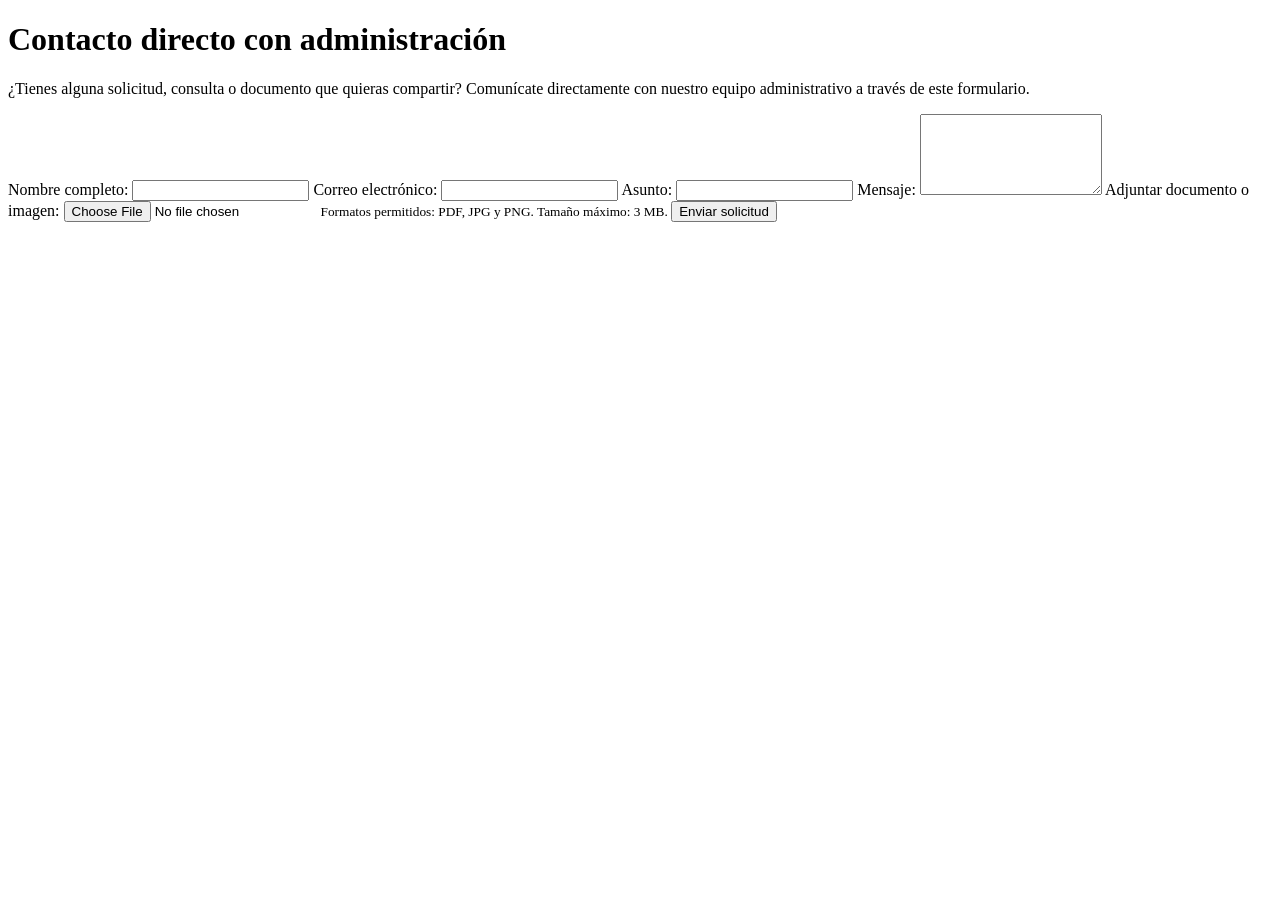
==== formulario.html @ 8b8dfaa2 "Agregar formulario de administracion con archivos adjuntos" ====
<!DOCTYPE html>
<html lang="es">
<head>
  <meta charset="UTF-8">
  <meta name="viewport" content="width=device-width, initial-scale=1.0">
  <title>Administración | Gardenias Pastelería</title>
</head>

<body>

  <h1>Contacto directo con administración</h1>

  <p>
    ¿Tienes alguna solicitud, consulta o documento que quieras
    compartir? Comunícate directamente con nuestro equipo
    administrativo a través de este formulario.
  </p>

  <form id="formularioCorreo" enctype="multipart/form-data">

    <label for="nombre">Nombre completo:</label>
    <input
      type="text"
      id="nombre"
      name="nombre"
      required
    >

    <label for="email">Correo electrónico:</label>
    <input
      type="email"
      id="email"
      name="email"
      required
    >

    <label for="asunto">Asunto:</label>
    <input
      type="text"
      id="asunto"
      name="asunto"
      required
    >

    <label for="mensaje">Mensaje:</label>
    <textarea
      id="mensaje"
      name="mensaje"
      rows="5"
      required
    ></textarea>

    <label for="archivo">Adjuntar documento o imagen:</label>
    <input
      type="file"
      id="archivo"
      name="archivo"
      accept=".pdf,.jpg,.jpeg,.png"
    >

    <small>
      Formatos permitidos: PDF, JPG y PNG.
      Tamaño máximo: 3 MB.
    </small>

    <button type="submit">
      Enviar solicitud
    </button>

  </form>

  <p id="resultado" role="status" aria-live="polite"></p>

  <script>
    document.getElementById("formularioCorreo")
      .addEventListener("submit", async function(evento) {

        evento.preventDefault();

        const resultado = document.getElementById("resultado");
        const boton = this.querySelector('button[type="submit"]');
        const archivo = document.getElementById("archivo").files[0];

        if (archivo && archivo.size > 3 * 1024 * 1024) {
          resultado.textContent = "El archivo no puede superar los 3 MB.";
          return;
        }

        resultado.textContent = "Enviando solicitud...";
        boton.disabled = true;

        try {
          const datos = new FormData(this);

          const respuesta = await fetch("/api/enviar", {
            method: "POST",
            body: datos
          });

          const contenido = await respuesta.json();

          if (!respuesta.ok) {
            throw new Error(
              contenido.error || "No se pudo enviar la solicitud."
            );
          }

          resultado.textContent =
            "¡Tu solicitud fue enviada correctamente!";

          this.reset();

        } catch (error) {
          resultado.textContent = error.message;

        } finally {
          boton.disabled = false;
        }

      });
  </script>

</body>
</html>
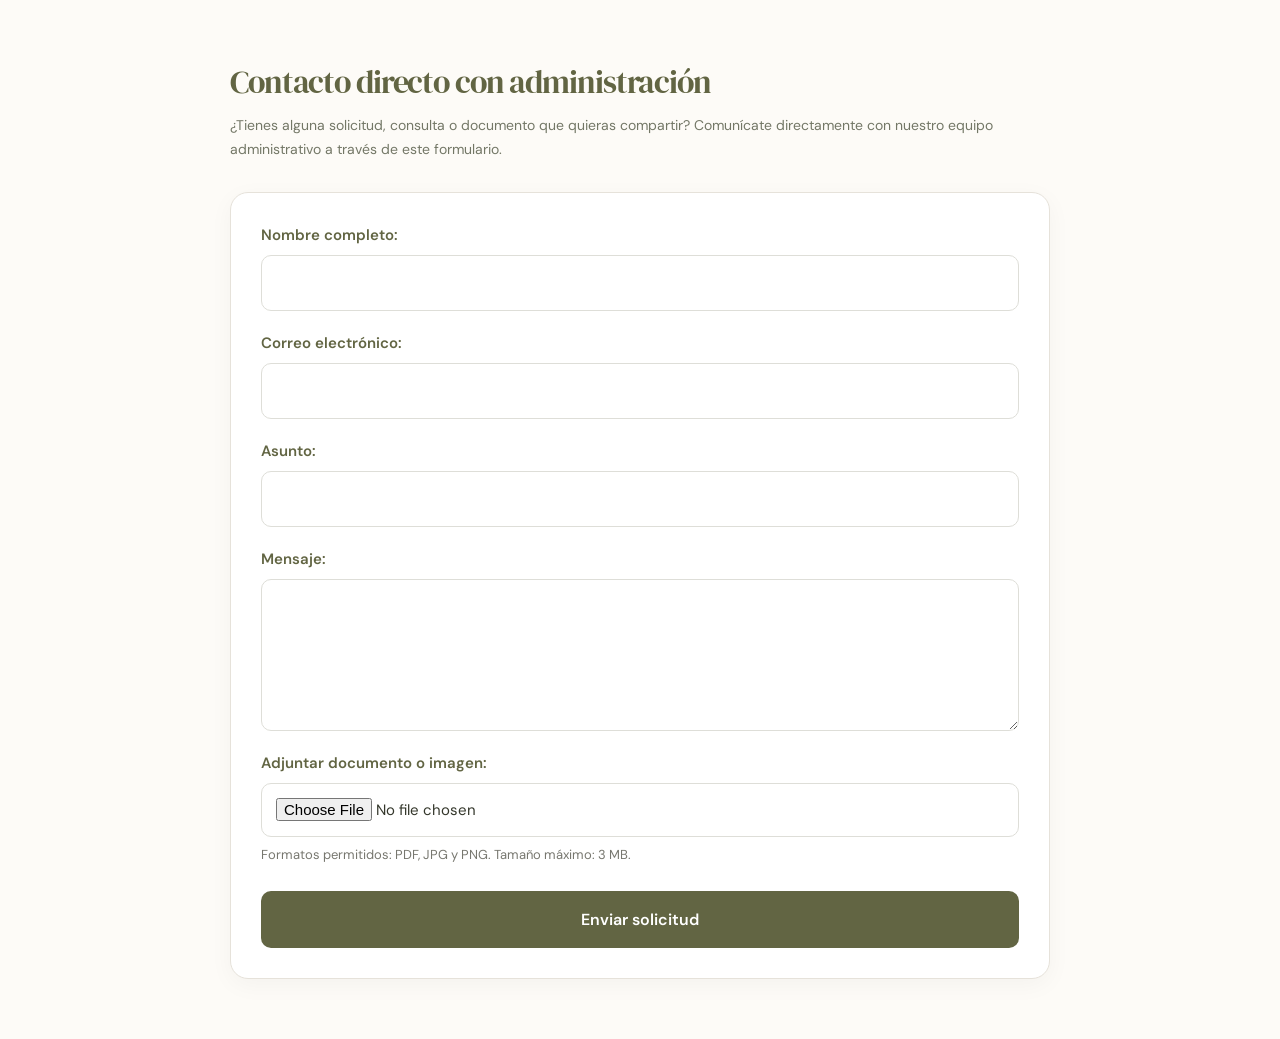
==== commit 1f4357d2: "Agregar estilos al formulario de administracion" ====
--- a/formulario.html
+++ b/formulario.html
@@ -5,6 +5,8 @@
   <meta charset="UTF-8">
   <meta name="viewport" content="width=device-width, initial-scale=1.0">
   <title>Administración | Gardenias Pastelería</title>
+  <link rel="stylesheet" href="assets/css/style.css">
+  <link rel="stylesheet" href="assets/css/formulario.css">
 </head>
 
 <body>
--- a/assets/css/style.css
+++ b/assets/css/style.css
@@ -0,0 +1,247 @@
+@import url('https://fonts.googleapis.com/css2?family=DM+Sans:wght@400;500;600;700;800&family=DM+Serif+Display:ital@0;1&display=swap');
+:root{
+ --ink:#30392b;--olive:#626543;--olive-dark:#495237;--sage:#87916d;--pink:#dba0b0;--blush:#f5e7e6;
+ --beige:#d0b7a1;--paper:#fdfbf7;--cream:#f6f0e8;--line:#e9e0d5;--muted:#737766;
+ --font:'DM Sans','Segoe UI',Arial,sans-serif;--serif:'DM Serif Display',Georgia,serif;
+ --shadow:0 18px 46px rgba(65,52,36,.09);--easing:cubic-bezier(.22,1,.36,1);
+}
+*,*::before,*::after{box-sizing:border-box}
+html{scroll-behavior:smooth;scroll-padding-top:125px}
+body{margin:0;background:var(--paper);font-family:var(--font);color:var(--ink);font-size:14px;line-height:1.6}
+body,button,input,select,textarea{font-family:var(--font)}
+button,a,input,select,textarea{touch-action:manipulation}
+button{cursor:pointer}a{text-decoration:none;color:inherit}img{display:block;max-width:100%}button,input,select,textarea{font-size:inherit}
+:focus-visible{outline:3px solid #d8a0b2;outline-offset:3px}
+::selection{background:#e9bdc6;color:#383a2b}
+.container{max-width:1216px;width:calc(100% - 64px);margin:0 auto}.slim{max-width:850px}
+.section{padding:92px 0}.eyebrow{display:inline-block;color:#777e56;font-size:10px;font-weight:800;letter-spacing:.21em;text-transform:uppercase}
+.with-line{display:flex;align-items:center;gap:14px}.with-line::before{content:"";display:inline-block;width:28px;height:1px;background:currentColor}
+h1,h2,h3,p{margin-top:0}h1,h2{font-family:var(--serif);font-weight:400;letter-spacing:-.035em;line-height:1.07}
+h1 em,h2 em{font-style:italic;color:var(--olive)}
+h2{font-size:clamp(37px,4vw,58px)}
+p{color:var(--muted)}
+.btn{display:inline-flex;align-items:center;justify-content:center;gap:12px;border-radius:999px;border:1px solid var(--olive);padding:13px 22px;min-height:47px;background:var(--olive);color:#fff;font-size:12px;font-weight:800;white-space:nowrap;transition:transform .25s var(--easing),background .25s,box-shadow .25s}
+.btn svg{width:16px;height:16px}.btn:hover{background:var(--olive-dark);transform:translateY(-2px);box-shadow:0 8px 20px rgba(73,82,55,.18)}
+.btn-outline{background:#fff9f4;border-color:#c3b9a9;color:var(--olive-dark)}.btn-outline:hover{background:#f1ece1;color:var(--olive-dark)}
+.underlink{font-weight:800;display:inline-flex;align-items:center;gap:8px;border-bottom:1px solid var(--olive);padding-bottom:5px;color:var(--olive-dark);font-size:13px}
+.underlink:hover{color:#a06678;border-color:#a06678}
+.pill{display:inline-block;padding:7px 13px;background:#f0e3dc;color:#676844;border-radius:999px;font-size:10px;font-weight:800;letter-spacing:.08em}
+/* HEADER · SINGLE OWNERSHIP FOR POSITIONING AND STACKING */
+.top-notice{height:32px;display:flex;align-items:center;justify-content:center;gap:13px;background:#546042;color:#fffbf5;font-size:10px;letter-spacing:.11em;text-transform:uppercase;font-weight:700}
+.notice-dot{color:#e9bed0;font-size:14px}
+.site-header{position:fixed;top:43px;left:50%;transform:translateX(-50%);width:min(1220px,calc(100% - 36px));height:77px;background:#fffefa;border:1px solid #e7dfd4;border-radius:27px 27px 14px 14px;box-shadow:0 12px 32px rgba(64,51,39,.13);z-index:2000;isolation:isolate;transition:top .26s ease,box-shadow .26s ease}
+.site-header.scrolled{top:12px;box-shadow:0 14px 35px rgba(64,51,39,.18)}
+.header-frame{width:calc(100% - 42px);height:100%;margin:auto;display:flex;align-items:center;justify-content:space-between;gap:22px;position:relative;z-index:3}
+.header-logo{display:flex;align-items:center;justify-content:flex-start;flex:0 0 176px;height:65px;min-width:0}
+.header-logo img{width:169px;height:auto;max-height:63px;object-fit:contain}
+.desktop-nav{display:flex;align-items:center;justify-content:center;gap:clamp(16px,2vw,29px);height:100%;margin:auto}
+.desktop-nav>a,.shop-trigger{font-size:12px;color:#566046;font-weight:800;white-space:nowrap}
+.desktop-nav>a{padding:9px 0;border-bottom:2px solid transparent}
+.desktop-nav>a.active,.desktop-nav>a:hover{color:#404931;border-bottom-color:#dba0b0}
+.shop-root{position:relative;height:100%;display:flex;align-items:center}
+.shop-trigger{display:flex;align-items:center;gap:7px;border:0;background:transparent;height:100%;padding:0 2px}
+.shop-trigger svg{height:15px;width:15px;transition:transform .2s}.shop-root.expanded .shop-trigger svg{transform:rotate(180deg)}
+.shop-panel{display:none;position:absolute;top:calc(100% + 8px);left:50%;transform:translateX(-34%);width:min(750px,calc(100vw - 50px));padding:29px 31px 34px;grid-template-columns:1fr 1fr;gap:37px;background:#fffefa;border:1px solid #e7dcd0;border-radius:22px;box-shadow:0 24px 54px rgba(45,37,26,.19);z-index:2050}
+.shop-panel::before{content:"";position:absolute;height:20px;left:0;right:0;top:-18px;background:transparent}
+.shop-panel::after{content:"";position:absolute;bottom:-11px;left:18px;right:18px;height:12px;background:radial-gradient(ellipse 13px 9px at 50% 0%,#fffefa 98%,transparent 100%) 0 0/26px 12px repeat-x}
+.shop-root.expanded .shop-panel{display:grid}
+.shop-col{display:grid;align-content:start;gap:4px}
+.shop-label{font-size:10px;font-weight:800;color:#a57c82;letter-spacing:.2em;padding-bottom:10px;margin-bottom:7px;border-bottom:1px solid #e7ded1}
+.shop-col a{padding:9px 12px;border-radius:12px;display:grid;gap:1px;transition:background .2s}
+.shop-col a:hover,.shop-col a:focus-visible{background:#f6eee4}.shop-col strong{font-size:13px;color:#46503b}.shop-col small{font-size:11px;color:#878375}
+.header-tools{display:flex;align-items:center;gap:5px;flex-shrink:0}
+.header-order{display:inline-flex;align-items:center;gap:9px;padding:12px 17px;background:var(--olive);color:white;border-radius:30px;font-size:11px;font-weight:800;white-space:nowrap;margin-right:8px}
+.header-order:hover{background:var(--olive-dark)}
+.icon-btn{border:0;background:transparent;color:#47503d;width:37px;height:37px;border-radius:50%;display:grid;place-items:center;position:relative;transition:background .2s}
+.icon-btn:hover{background:#f2e9e2}.icon-btn svg{width:19px;height:19px}
+.cart-trigger span{position:absolute;right:0;top:-3px;border-radius:50%;height:16px;min-width:16px;background:var(--olive);color:#fff;display:grid;place-items:center;font-size:9px;font-weight:800;padding:0 3px}
+.mobile-toggle{display:none}
+.cloud-edge{position:absolute;left:22px;right:22px;bottom:-14px;height:17px;background:radial-gradient(ellipse 18px 13px at 50% 0%,#fffefa 98%,transparent 100%) 0 0/36px 17px repeat-x;pointer-events:none;filter:drop-shadow(0 5px 4px rgba(63,52,35,.07));z-index:-1}
+.cloud-sprinkles{position:absolute;left:3%;right:3%;bottom:-13px;height:16px;display:flex;align-items:center;justify-content:space-around;pointer-events:none;z-index:4}
+.cloud-sprinkles span{width:9px;height:3px;border-radius:10px;background:#7f9876;transform:rotate(35deg)}
+.cloud-sprinkles span:nth-child(2n){background:#d89eaf;transform:rotate(-32deg)}
+.cloud-sprinkles span:nth-child(5n){background:#bdc5a5;transform:rotate(65deg)}
+.search-panel,.mobile-panel{position:absolute;top:calc(100% + 17px);background:#fffefa;border:1px solid #e7ded1;box-shadow:var(--shadow);border-radius:20px;z-index:2060}
+.search-panel{right:1%;width:min(510px,calc(100vw - 50px));padding:20px}.search-panel[hidden],.mobile-panel[hidden]{display:none!important}
+.search-panel label{display:block;font-weight:800;font-size:12px;margin-bottom:9px}.search-panel>div{display:flex;gap:10px}
+.search-panel input{flex:1;min-width:0;border-radius:14px;border:1px solid var(--line);padding:12px;background:#fff}
+.small-btn{min-height:42px;padding:10px 14px}
+.mobile-panel{left:0;right:0;display:grid;max-height:calc(100dvh - 100px);overflow-y:auto;padding:16px;gap:4px}
+.mobile-panel a{padding:10px 12px;border-radius:12px;font-weight:700}.mobile-panel a:hover{background:#f4ede6}.mobile-panel span{color:#9d7682;font-weight:800;font-size:10px;letter-spacing:.15em;padding:10px 12px 2px}
+/* HERO */
+.hero{background:linear-gradient(122deg,#f3eee6 0%,#f7f2ec 64%,#f4e9df 100%);min-height:760px;position:relative}
+.hero::before{content:"";position:absolute;inset:0;pointer-events:none;opacity:.4;background:url('../img/decoracion/sprinkles.svg') center/600px repeat}
+.hero-grid{display:grid;grid-template-columns:1fr 1.03fr;gap:30px;align-items:center;min-height:760px;padding-top:110px;padding-bottom:70px;position:relative;z-index:1}
+.hero-copy{padding:25px 0}.hero-copy h1{font-size:clamp(65px,6.5vw,106px);margin:28px 0 17px}.hero-copy p{font-size:15px;max-width:380px;line-height:1.95}
+.hero-buttons{display:flex;gap:11px;flex-wrap:wrap;margin-top:27px}
+.hero-note{display:flex;align-items:center;gap:12px;margin-top:57px;color:#a69a82;text-transform:uppercase;font-size:10px;font-weight:700;letter-spacing:.15em}
+.hero-note img{width:37px;height:37px;object-fit:contain;opacity:.7}
+.hero-art{position:relative;height:600px;display:grid;place-items:center}
+.hero-halo{position:absolute;width:485px;height:475px;background:#e6dad0;border-radius:51% 49% 44% 56%/53% 51% 49% 47%;top:50%;left:50%;transform:translate(-48%,-46%)}
+.hero-blob{position:relative;width:min(82%,480px);height:532px;border-radius:42% 44% 38% 41%/43% 42% 38% 42%;overflow:hidden;transform:rotate(-2deg);box-shadow:0 25px 60px rgba(54,46,31,.18);background:#e6d9cd;border:7px solid #fff7ef}
+.hero-slide{position:absolute;inset:0;opacity:0;z-index:0;transition:opacity .9s ease;pointer-events:none}
+.hero-slide.active{opacity:1;z-index:1}
+.hero-slide picture,.hero-slide img,.hero-slide video{width:100%;height:100%;display:block;object-fit:cover}
+.hero-slide video{object-position:center}
+.hero-stamp{position:absolute;right:1%;bottom:100px;z-index:3;width:138px;height:138px;border-radius:50%;display:flex;flex-direction:column;align-items:center;justify-content:center;background:#fffdf9;border:1px solid #e9ddcf;color:var(--olive);font-family:var(--serif);font-size:19px;text-align:center;line-height:1.2;box-shadow:0 12px 30px rgba(58,50,39,.12);transform:rotate(9deg)}
+.hero-stamp em{font-size:18px}.hero-stamp span{font-size:18px}
+.hero-controls{position:absolute;bottom:12px;left:50%;transform:translateX(-50%);z-index:5;display:flex;align-items:center;gap:13px;background:#fffaf4e8;padding:6px 11px;border-radius:999px;box-shadow:0 8px 24px rgba(60,49,37,.08);backdrop-filter:blur(6px)}
+.hero-controls>button,.slider-bar button{width:31px;height:31px;display:grid;place-items:center;border:1px solid #dacfbe;border-radius:50%;background:#fffdfa;color:#596443;font-size:22px;line-height:1}
+.hero-controls>button:hover,.slider-bar button:hover{background:var(--olive);color:#fff}
+#heroDots{display:flex;align-items:center;gap:5px}#heroDots button{width:7px;height:7px;border:0;border-radius:999px;background:#bdbaa7;padding:0;transition:all .3s}#heroDots button.on{background:var(--olive);width:20px}
+/* VALUES */
+.values{display:grid;grid-template-columns:repeat(4,1fr);border-bottom:1px solid var(--line);background:#fffefa}
+.values>div{min-height:150px;padding:25px;display:flex;align-items:center;justify-content:center;flex-direction:column;gap:4px;text-align:center;border-right:1px solid var(--line)}
+.values>div:last-child{border-right:0}.values img{height:31px;width:31px;object-fit:contain;margin-bottom:4px}.value-heart{height:34px;color:#a5a981;font-size:28px;font-family:var(--serif)}
+.values b{font-size:12px;color:#525c42}.values div>span:last-child{font-size:11px;color:#939187}
+/* PATTERNS : native transparent vector backgrounds only in controlled sections */
+.patterned{position:relative;isolation:isolate}.patterned::before{content:"";position:absolute;inset:0;z-index:-1;pointer-events:none;background-repeat:repeat;opacity:.22}
+.patterned.sprinkles::before{background-image:url('../img/decoracion/sprinkles.svg');background-size:370px 320px}
+.patterned.baking::before{background-image:url('../img/decoracion/reposteria.svg');background-size:440px 375px;opacity:.15}
+.section-heading{display:flex;align-items:end;justify-content:space-between;gap:26px;margin-bottom:32px}
+.section-heading h2{margin:13px 0 12px}.section-heading p{max-width:570px;font-size:14px;line-height:1.85;margin:0}
+.section-heading>.underlink{flex-shrink:0;margin-bottom:8px}
+/* PRODUCT CARDS : one geometry, images contained, aligned text */
+.favorites{background:#fdfbf8}
+.slider-bar{display:flex;align-items:center;justify-content:space-between;margin:0 0 18px;color:#8b8878;font-size:12px}
+.slider-bar>div{display:flex;gap:8px}.slider-bar button{width:38px;height:38px;font-size:18px}
+.favorite-track{display:flex;gap:18px;overflow-x:auto;scroll-snap-type:x mandatory;overscroll-behavior-x:contain;padding:2px 2px 18px;scrollbar-width:thin;scrollbar-color:#d4c7b5 transparent}
+.favorite-track .product-card{flex:0 0 285px;scroll-snap-align:start}
+.product-card{min-width:0;display:flex;flex-direction:column;background:#fffefa;border:1px solid #eae1d5;border-radius:25px;box-shadow:0 10px 27px rgba(69,56,39,.07);overflow:hidden;transition:transform .3s var(--easing),box-shadow .3s}
+.product-card:hover{transform:translateY(-4px);box-shadow:0 18px 35px rgba(69,56,39,.12)}
+.photo-well{aspect-ratio:4/4.4;position:relative;display:grid;place-items:center;background:#eee6db;overflow:hidden;padding:13px}
+.photo-well::before{content:"";position:absolute;inset:-12px;background-image:var(--photo);background-size:cover;background-position:center;filter:blur(15px);opacity:.23;transform:scale(1.07)}
+.photo-sharp{width:100%;height:100%;position:relative;z-index:1;display:grid;place-items:center;overflow:hidden;border-radius:15px;background:rgba(255,255,255,.18)}
+.photo-sharp img{width:100%;height:100%;object-fit:contain;object-position:center;display:block;filter:drop-shadow(0 3px 8px rgba(54,43,31,.08));transition:transform .5s var(--easing)}
+.product-card:hover .photo-sharp img{transform:scale(1.035)}
+.photo-tag,.reference-label{position:absolute;z-index:3;border-radius:20px;background:#fffaf3df;color:#61684c;font-size:10px;font-weight:800;padding:5px 11px;backdrop-filter:blur(5px)}
+.photo-tag{top:17px;left:17px}.reference-label{right:15px;bottom:15px;font-size:9px;background:#fffefaed}
+.product-info{padding:18px;display:flex;flex-direction:column;flex:1;min-height:187px}
+.product-kicker{font-size:9px;color:#ab8190;letter-spacing:.09em;font-weight:800;text-transform:uppercase;margin-bottom:5px}
+.product-title{font:400 23px/1.06 var(--serif);color:#343d2d;min-height:49px;display:-webkit-box;-webkit-line-clamp:2;-webkit-box-orient:vertical;overflow:hidden}
+.product-info p{font-size:11px;line-height:1.55;margin:7px 0 14px;display:-webkit-box;-webkit-line-clamp:2;-webkit-box-orient:vertical;overflow:hidden;min-height:35px}
+.product-bottom{display:flex;align-items:center;justify-content:space-between;margin-top:auto;gap:10px}.product-bottom>span{font-size:11px;color:#858775;font-weight:600}
+.round-arrow{width:34px;height:34px;border-radius:50%;background:#ede7db;display:grid;place-items:center;color:var(--olive);flex-shrink:0}.round-arrow svg{width:17px}.round-arrow:hover{background:var(--olive);color:#fff}
+.slide-hint{text-align:center;font-size:11px;color:#a09c8d;margin-top:12px}
+/* ABOUT / CATEGORIES */
+.story-teaser{background:#f5f0e8}
+.story-pair{display:grid;grid-template-columns:1fr 1fr;gap:70px;align-items:center}
+.story-photo{border-radius:33px;overflow:hidden;background:#e8ddd1;box-shadow:var(--shadow);aspect-ratio:1.1}
+.story-photo img{width:100%;height:100%;object-fit:cover;object-position:center}
+.story-copy h2{margin:20px 0 19px}.story-copy p{font-size:14px;line-height:1.9;max-width:520px}.story-copy .underlink{margin-top:12px}
+.categories{background:#fffdf8}
+.category-grid{display:grid;grid-template-columns:repeat(3,minmax(0,1fr));gap:19px}
+.category-card{border-radius:25px;overflow:hidden;background:#fffefa;border:1px solid #e8e0d5;box-shadow:0 8px 24px rgba(62,51,35,.07);transition:transform .3s}
+.category-card:hover{transform:translateY(-4px)}.cat-photo{height:205px;overflow:hidden}.cat-photo img{width:100%;height:100%;object-fit:cover;transition:transform .6s var(--easing)}
+.category-card:hover .cat-photo img{transform:scale(1.045)}.cat-text{padding:20px 21px;display:grid;gap:6px}
+.cat-text strong{font:400 26px/1.1 var(--serif)}.cat-text span{color:#777e68;font-size:11px}
+/* CANDY / NEWS */
+.candy-feature{background:#f5eee7}
+.dessert-grid{display:grid;grid-template-columns:repeat(4,minmax(0,1fr));gap:20px}
+.dessert-card{background:#fffefa;border-radius:25px;border:1px solid #eadfd2;overflow:hidden;box-shadow:0 8px 25px rgba(63,48,36,.06);display:flex;flex-direction:column}
+.dessert-photo{position:relative;aspect-ratio:4/5;background:#eee4d8;overflow:hidden;display:grid;place-items:center}
+.dessert-photo img{width:100%;height:100%;object-fit:contain;background:#ebe2d9}
+.dessert-photo>span{position:absolute;right:12px;bottom:12px;background:#fffdf8ed;color:#6c6e5d;font-size:9px;border-radius:30px;padding:5px 9px}
+.dessert-text{padding:20px;flex:1}.dessert-text h3{font:400 26px/1.08 var(--serif);margin-bottom:9px}.dessert-text p{font-size:12px;line-height:1.6;margin-bottom:0}
+.news-teaser{background:#fffdf9}
+.news-hero{display:grid;grid-template-columns:1.04fr .96fr;background:#fff;border-radius:30px;overflow:hidden;box-shadow:var(--shadow);border:1px solid var(--line)}
+.news-photo{min-height:410px;background:#eadfda;overflow:hidden}.news-photo img{width:100%;height:100%;object-fit:cover;object-position:center}
+.news-text{padding:52px;display:flex;flex-direction:column;justify-content:center;align-items:flex-start}
+.news-text h3{font:400 44px/1.08 var(--serif);margin:18px 0 14px}.news-text p{font-size:14px;line-height:1.8}.news-text .btn{margin-top:11px}
+/* VIDEO */
+.video-section{background:#f6f2eb}
+.video-card{display:grid;grid-template-columns:.8fr 1fr;align-items:center;gap:38px;background:#fffefa;border-radius:35px;border:1px solid #e9e0d4;padding:36px;box-shadow:var(--shadow);min-height:490px}
+.video-copy{display:flex;flex-direction:column;justify-content:center;align-items:flex-start;padding:24px 14px;min-height:0}
+.video-copy h2{margin:17px 0}.video-copy p{font-size:14px;line-height:1.8;max-width:360px}.video-copy .underlink{margin-top:13px}
+.video-well{height:420px;background:#ebe1d7;border-radius:27px;overflow:hidden;display:grid;place-items:center}
+.video-well video{width:100%;height:100%;object-fit:contain;display:block;max-height:420px;background:#e5dbd1}
+/* FAQ / CTA */
+.faq{background:#fffefa}.faq h2{margin:12px 0 27px}.faq details{background:#f8f4ed;border:1px solid #eae2d7;border-radius:18px;margin-top:11px;padding:15px 19px}
+.faq summary{font-size:13px;font-weight:800;cursor:pointer;list-style:none;display:flex;justify-content:space-between;align-items:center;gap:15px}.faq summary::after{content:'+';font-size:21px;color:var(--olive)}.faq details[open] summary::after{content:'−'}
+.faq details p{font-size:13px;margin:11px 0 1px}
+.cta-section{padding:55px 0 95px;background:#fffefa}.cta-cloud{display:flex;align-items:center;gap:24px;background:#f5ece6;border:1px solid #e9d9cc;padding:27px 35px;border-radius:30px}
+.cta-cloud>img{width:70px;height:70px;object-fit:contain;flex-shrink:0}.cta-cloud>div{flex:1}.cta-cloud h2{font-size:34px;margin:0 0 5px}.cta-cloud p{margin:0;font-size:13px}
+/* SUBPAGES */
+.page-intro{padding:175px 0 75px;background:#f3eee7;position:relative}.page-intro h1{font-size:clamp(53px,6vw,80px);max-width:820px;margin:17px 0}.page-intro p{max-width:580px;font-size:15px;line-height:1.8}
+.breadcrumbs{display:flex;align-items:center;gap:10px;font-size:12px;color:#969383;padding:29px 0}.breadcrumbs a:hover{color:var(--olive)}
+.catalog-main{padding-bottom:100px}.catalog-tools{display:flex;gap:18px;align-items:flex-start;justify-content:space-between;margin:13px 0 24px}
+.catalog-filters{display:flex;gap:8px;flex-wrap:wrap}.catalog-filters button,.only-favs{background:#fff;border:1px solid #e4dacd;border-radius:999px;color:#626951;padding:10px 14px;font-size:11px;font-weight:800;white-space:nowrap}
+.catalog-filters button.selected,.only-favs.selected{background:var(--olive);color:#fff;border-color:var(--olive)}
+.catalog-caption{font-size:11px;color:#858777;margin-bottom:18px}
+.catalog-grid{display:grid;grid-template-columns:repeat(4,minmax(0,1fr));gap:23px}
+.empty-catalog{grid-column:1/-1;text-align:center;padding:60px}.empty-catalog img{width:95px;margin:0 auto 12px}.empty-catalog h2{font-size:34px}
+.catalog-notice{display:flex;gap:22px;align-items:center;justify-content:space-between;margin-top:55px;padding:28px 32px;border:1px solid #e8dac9;border-radius:26px;background:#f4eee5}
+.catalog-notice h3{font:400 27px var(--serif);margin-bottom:4px}.catalog-notice p{font-size:12px;margin:0}
+.customize-layout{display:grid;grid-template-columns:.85fr 1fr;gap:62px;padding-top:60px;padding-bottom:95px;align-items:start}
+.custom-preview{position:sticky;top:125px}.preview-image{position:relative;height:570px;border-radius:34px;overflow:hidden;background:#e8ded1;display:grid;place-items:center;isolation:isolate;padding:15px}
+.preview-image::before{content:"";background-image:var(--photo);background-size:cover;background-position:center;position:absolute;inset:-20px;filter:blur(18px);opacity:.24;z-index:-1}
+.preview-image img{max-width:100%;max-height:100%;width:100%;height:100%;object-fit:contain;border-radius:24px}
+.custom-preview>p{font-size:12px;line-height:1.7;margin:17px 0}.approved-note{display:grid;gap:4px;border-radius:20px;padding:18px;background:#eef0e6;color:#5a644e}.approved-note strong{font-size:13px}.approved-note span{font-size:12px}
+.custom-form{background:#fffefa;border:1px solid var(--line);border-radius:30px;padding:30px;box-shadow:var(--shadow)}.form-eyebrow{font-size:10px;letter-spacing:.2em;color:#a17885;font-weight:800;margin-bottom:17px}
+.form-group{display:grid;gap:9px;margin-bottom:23px}.form-group>label,.custom-form label,.cart-checkout label{font-size:12px;font-weight:800;color:#48523d}
+.form-group input,.form-group select,.form-group textarea,.cart-checkout input{width:100%;border:1px solid #ddd8cb;background:#fff;border-radius:15px;padding:13px 15px;color:#404a3b;min-width:0;outline:none}
+.form-group input:focus,.form-group select:focus,.form-group textarea:focus{border-color:#9aa47a;box-shadow:0 0 0 3px #a6ad8730}
+.form-group small{font-size:10px;color:#839073}.form-row{display:grid;grid-template-columns:1fr 1fr;gap:15px}
+.size-options{display:grid;grid-template-columns:repeat(4,1fr);gap:8px}
+.size-tile{cursor:pointer;position:relative;min-width:0}.size-tile input{position:absolute;opacity:0;pointer-events:none}
+.size-tile span{min-height:88px;border:1px solid #dedbd0;border-radius:15px;padding:12px 4px;display:flex;flex-direction:column;align-items:center;justify-content:center;text-align:center;gap:5px;background:#fff;font-size:12px}
+.size-tile small{font-size:9px;line-height:1.3;color:#818573}.size-tile input:checked+span{border:2px solid #75825a;background:#f1f3e9}.size-tile input:focus-visible+span{outline:3px solid #d8a0b2}
+.quote-summary{border:1px solid #e5e4d8;background:#f2f3ea;border-radius:19px;padding:18px;margin:16px 0 20px}.quote-summary div{display:flex;justify-content:space-between;gap:16px;font-size:12px;margin-bottom:8px}.quote-summary strong{text-align:right;color:#536043}.quote-summary p{font-size:11px;line-height:1.6;margin:9px 0 0}.full-btn{width:100%;border-radius:15px}
+.about-pair{padding-top:20px;padding-bottom:10px}.about-pair .story-photo{aspect-ratio:1.02}.about-pair .story-copy p{font-size:14px}.about-pair .btn{margin-top:14px}
+.news-about{background:#fdfbf7}.award-layout{display:grid;grid-template-columns:1fr 1fr;gap:35px;border-radius:32px;background:#fffefa;padding:21px;border:1px solid #eae0d4;box-shadow:var(--shadow);align-items:center}
+.award-photo{height:480px;border-radius:25px;overflow:hidden;background:#eee4da}.award-photo img{width:100%;height:100%;object-fit:contain;background:#e8ddd1}
+.award-copy{padding:27px}.award-copy h3{font:400 47px/1.1 var(--serif);margin:17px 0}.award-copy p{font-size:14px;line-height:1.8}
+.news-gallery{display:grid;grid-template-columns:repeat(3,1fr);gap:19px;margin-top:25px}.news-gallery figure{margin:0;background:#fff;border:1px solid #ebe2d8;border-radius:23px;overflow:hidden}
+.news-gallery img{width:100%;height:270px;object-fit:cover}.news-gallery figcaption{font-size:12px;padding:14px 16px;color:#637052;font-weight:700}
+.contact-layout{display:grid;grid-template-columns:1fr 1fr;gap:30px;padding:75px 0 115px}.contact-card{background:#fffefa;border:1px solid #e9dfd2;border-radius:31px;padding:36px;box-shadow:var(--shadow)}
+.contact-card>img{width:83px;height:83px;object-fit:contain}.contact-card h2{font-size:43px;margin:16px 0}.contact-card p{font-size:14px;line-height:1.85}.mini-note{font-size:11px!important;margin-top:15px}
+.fact-row{display:flex;justify-content:space-between;gap:14px;align-items:start;border-bottom:1px solid #eee5d9;padding:12px 0;font-size:12px}.fact-row strong{flex:0 0 40%}.fact-row span{text-align:right;color:#7a806b}
+.contact-card .underlink{margin-top:12px}
+.cart-layout{display:grid;grid-template-columns:1.2fr .8fr;gap:43px;padding:65px 0 110px;align-items:start}
+.cart-item{display:grid;grid-template-columns:100px minmax(0,1fr) auto;align-items:center;gap:21px;border-bottom:1px solid var(--line);padding:18px 0}
+.cart-item img{width:100px;height:114px;object-fit:cover;border-radius:16px}.cart-item h3{font:400 24px var(--serif);margin:0 0 8px}.cart-item p{font-size:11px;margin:3px 0}.cart-item strong{font-size:12px;white-space:nowrap;color:var(--olive)}
+.cart-item button{background:none;border:0;color:#ab6472;font-size:11px;padding:6px 0;text-decoration:underline}
+.empty-cart{padding:60px 25px;text-align:center;border-radius:25px;background:#f6f0e8}.empty-cart img{width:80px;margin:0 auto 18px}.empty-cart h2{font-size:35px}
+.cart-checkout{background:#fffefa;border:1px solid #e7dfd2;border-radius:26px;padding:29px;box-shadow:var(--shadow)}.cart-checkout h2{font-size:36px}.cart-checkout>p{font-size:12px}
+.cart-checkout form{display:grid;gap:16px}.cart-checkout label{display:grid;gap:7px}
+/* FOOTER with real white logo, no panel around it */
+.footer{background:#505b3f;color:#f9f7ef;padding:70px 0 25px;position:relative;overflow:hidden}
+.footer::before{content:"";position:absolute;right:-105px;top:-90px;width:410px;height:410px;border-radius:50%;background:radial-gradient(circle,#d2b4a026,transparent 71%)}
+.footer-main{display:grid;grid-template-columns:1.6fr .75fr .75fr 1.15fr;gap:53px;position:relative;z-index:1}
+.footer-brand img{width:245px;height:auto;filter:drop-shadow(0 4px 7px rgba(25,32,21,.08))}.footer-brand p{color:#f6f4e7c7;max-width:275px;font-size:12px;line-height:1.8;margin-top:22px}
+.footer h3{font:400 22px var(--serif);margin-bottom:17px}.footer-links{display:flex;flex-direction:column;align-items:start;gap:10px}.footer-links a{color:#f9f7efbb;font-size:12px}.footer-links a:hover{color:#fff}
+.footer-contact p{color:#f9f7efbd;font-size:12px;line-height:1.7}.footer-contact .footer-wa{display:inline-flex;padding:11px 13px;background:#fffdf91e;border:1px solid #ffffff44;border-radius:15px;color:#fff;font-size:12px;font-weight:700;margin-bottom:15px}
+.footer-lower{border-top:1px solid #ffffff24;padding-top:21px;margin-top:60px;display:flex;justify-content:space-between;color:#fff9;font-size:10px}
+.floating-wa{display:inline-flex;gap:8px;position:fixed;z-index:1000;right:23px;bottom:22px;background:#69764f;color:#fff;border-radius:999px;padding:13px 18px;box-shadow:0 12px 30px rgba(55,75,45,.26);font-size:12px;font-weight:800}.floating-wa span:first-child{font-size:15px}.floating-wa:hover{background:#48583b}
+@media (max-width:1100px){
+ .header-frame{gap:11px;width:calc(100% - 26px)}.header-logo{flex-basis:145px}.header-logo img{width:140px}.desktop-nav{gap:14px}.header-order{margin-right:0;padding:10px 13px}
+ .story-pair{gap:35px}.hero-copy h1{font-size:78px}.hero-art{height:555px}.hero-blob{height:475px}.hero-halo{width:420px;height:420px}.hero-stamp{right:-1%;bottom:88px;width:118px;height:118px}
+ .catalog-grid{grid-template-columns:repeat(3,minmax(0,1fr))}.dessert-grid{grid-template-columns:repeat(2,minmax(0,1fr))}.footer-main{gap:32px}
+}
+@media (max-width:900px){
+ .site-header{height:69px}.header-logo{flex-basis:162px}.header-logo img{width:157px}.desktop-nav,.header-order,.fav-toggle{display:none}.mobile-toggle{display:grid}
+ .header-frame{width:calc(100% - 32px)}.hero-grid{grid-template-columns:1fr 1fr;min-height:620px;padding-top:110px}.hero-copy h1{font-size:65px}.hero-art{height:475px}.hero-blob{height:410px;width:86%}.hero-halo{width:350px;height:350px}.hero-stamp{width:96px;height:96px;font-size:15px;right:-2%;bottom:64px}
+ .values{grid-template-columns:repeat(2,1fr)}.values>div:nth-child(2){border-right:0}.values>div:nth-child(-n+2){border-bottom:1px solid var(--line)}
+ .category-grid{grid-template-columns:repeat(2,minmax(0,1fr))}.video-card{grid-template-columns:1fr}.video-copy{padding:5px 10px}.video-well{height:380px}
+ .footer-main{grid-template-columns:repeat(2,minmax(0,1fr))}.footer-brand{grid-column:1/-1}.footer-brand p{max-width:490px}
+ .customize-layout{gap:27px;grid-template-columns:.85fr 1fr}.preview-image{height:480px}
+}
+@media (max-width:700px){
+ .container{width:calc(100% - 34px)}.top-notice{height:27px;font-size:8px;gap:7px;letter-spacing:.06em}.site-header{top:35px;width:calc(100% - 18px);height:64px;border-radius:22px 22px 11px 11px}.site-header.scrolled{top:8px}
+ .header-frame{width:calc(100% - 18px)}.header-logo{flex-basis:133px;height:55px}.header-logo img{width:130px;max-height:48px}.header-tools{gap:0}.header-tools .icon-btn{width:33px;height:33px}.cloud-edge{left:12px;right:12px;bottom:-12px;height:14px;background-size:28px 14px}.cloud-sprinkles{bottom:-11px}.cloud-sprinkles span{width:7px;height:3px}
+ .hero,.hero-grid{min-height:unset}.hero-grid{grid-template-columns:1fr;padding-top:116px;padding-bottom:62px;gap:0}.hero-copy{padding:10px 0 20px}.hero-copy h1{font-size:clamp(57px,14vw,77px);margin:19px 0 11px}.hero-copy p{font-size:13px}.hero-note{display:none}.hero-buttons{margin-top:16px}.hero-art{height:440px}.hero-halo{height:365px;width:80%;transform:translate(-50%,-49%)}.hero-blob{height:376px;width:min(78%,340px)}.hero-stamp{width:96px;height:96px;right:3%;bottom:74px}.hero-controls{bottom:10px}
+ .section{padding:63px 0}.section-heading{display:block}.section-heading h2{font-size:43px}.section-heading p{font-size:13px}.section-heading>.underlink{margin-top:17px}.favorite-track .product-card{flex-basis:min(79vw,290px)}
+ .story-pair{grid-template-columns:1fr}.story-photo{aspect-ratio:1.2}.story-copy h2{font-size:45px}.story-copy p{font-size:13px}.category-grid{gap:13px}.category-card{border-radius:21px}.cat-photo{height:160px}.cat-text{padding:13px}.cat-text strong{font-size:21px}.cat-text span{font-size:10px}
+ .dessert-grid{gap:13px}.dessert-photo{aspect-ratio:4/4.7}.dessert-text{padding:14px}.dessert-text h3{font-size:22px}.dessert-text p{font-size:11px}
+ .news-hero{grid-template-columns:1fr}.news-photo{height:310px;min-height:0}.news-text{padding:29px}.news-text h3{font-size:37px}
+ .video-card{padding:18px;border-radius:26px;gap:17px}.video-copy{padding:13px 7px}.video-copy h2{font-size:39px}.video-well{height:320px;border-radius:20px}.video-well video{max-height:320px}
+ .cta-cloud{display:grid;justify-items:start;padding:25px}.cta-cloud>img{width:53px;height:53px}.cta-cloud h2{font-size:30px}.cta-cloud .btn{white-space:normal}
+ .page-intro{padding:151px 0 55px}.page-intro h1{font-size:51px}.catalog-tools{display:block}.only-favs{margin-top:13px}.catalog-grid{grid-template-columns:repeat(2,minmax(0,1fr));gap:12px}.catalog-grid .photo-well{padding:7px}.catalog-grid .photo-tag{top:10px;left:9px;padding:4px 7px;font-size:8px}.catalog-grid .product-info{padding:12px;min-height:177px}.catalog-grid .product-title{font-size:20px;min-height:43px}.catalog-grid .product-info p{font-size:10px}.catalog-grid .product-bottom{display:grid;grid-template-columns:1fr auto;gap:3px}.catalog-grid .product-bottom>span{font-size:9px}
+ .catalog-notice{display:block;padding:25px}.catalog-notice .btn{margin-top:20px}
+ .customize-layout,.contact-layout,.cart-layout{grid-template-columns:1fr;gap:25px;padding-top:35px}.custom-preview{position:static}.preview-image{height:360px}.custom-form{padding:20px}.size-options{grid-template-columns:repeat(2,1fr)}.size-tile span{min-height:77px}.form-row{grid-template-columns:1fr 1fr}
+ .award-layout{grid-template-columns:1fr}.award-photo{height:370px}.award-copy{padding:13px}.award-copy h3{font-size:40px}.news-gallery{grid-template-columns:1fr}.news-gallery img{height:260px}
+ .cart-item{grid-template-columns:70px 1fr;gap:12px}.cart-item img{width:70px;height:86px}.cart-item>strong{grid-column:2}.cart-item h3{font-size:21px}
+ .footer{padding:55px 0 20px}.footer-main{grid-template-columns:repeat(2,minmax(0,1fr));gap:28px}.footer-brand{grid-column:1/-1}.footer-brand img{width:220px}.footer-contact{grid-column:1/-1}.footer-lower{display:grid;gap:7px;margin-top:36px}.floating-wa{right:12px;bottom:12px;padding:11px 13px}
+}
+@media (max-width:370px){.header-logo{flex-basis:115px}.header-logo img{width:112px}.header-tools .icon-btn{width:31px}.hero-copy h1{font-size:54px}.hero-art{height:395px}.hero-blob{height:333px}.hero-stamp{bottom:69px}.category-grid{grid-template-columns:1fr}.cat-photo{height:210px}}
+@media (prefers-reduced-motion:reduce){*,*::before,*::after{scroll-behavior:auto!important;transition-duration:.01ms!important;animation-duration:.01ms!important}}
--- a/assets/css/formulario.css
+++ b/assets/css/formulario.css
@@ -0,0 +1,146 @@
+
+/* FORMULARIO ADMINISTRATIVO - GARDENIAS */
+
+body {
+  background: #fdfbf7;
+  color: #34372b;
+}
+
+body > h1,
+body > p {
+  max-width: 820px;
+  margin-left: auto;
+  margin-right: auto;
+}
+
+body > h1 {
+  margin-top: 65px;
+  margin-bottom: 15px;
+  font-size: 32px;
+  color: #626543;
+}
+
+body > p {
+  margin-bottom: 25px;
+  line-height: 1.7;
+}
+
+/* Contenedor del formulario */
+
+#formularioCorreo {
+  max-width: 820px;
+  margin: 30px auto 60px;
+  padding: 30px;
+  background: #ffffff;
+  border: 1px solid #e6e2da;
+  border-radius: 18px;
+  box-shadow: 0 6px 25px rgba(0, 0, 0, 0.04);
+}
+
+/* Etiquetas */
+
+#formularioCorreo label {
+  display: block;
+  margin-bottom: 8px;
+  font-size: 15px;
+  font-weight: 600;
+  color: #626543;
+}
+
+/* Campos */
+
+#formularioCorreo input,
+#formularioCorreo textarea {
+  display: block;
+  width: 100%;
+  box-sizing: border-box;
+  margin-bottom: 20px;
+  padding: 15px;
+  font: inherit;
+  font-size: 15px;
+  border: 1px solid #deded8;
+  border-radius: 10px;
+  background: #ffffff;
+  color: #34372b;
+}
+
+#formularioCorreo textarea {
+  min-height: 110px;
+  resize: vertical;
+}
+
+#formularioCorreo input:focus,
+#formularioCorreo textarea:focus {
+  outline: 2px solid #626543;
+  outline-offset: 2px;
+}
+
+/* Archivos */
+
+#formularioCorreo input[type="file"] {
+  padding: 14px;
+  margin-bottom: 8px;
+}
+
+#formularioCorreo small {
+  display: block;
+  margin-bottom: 25px;
+  color: #77776f;
+  font-size: 13px;
+}
+
+/* Botón */
+
+#formularioCorreo button {
+  display: block;
+  width: 100%;
+  padding: 16px;
+  border: none;
+  border-radius: 10px;
+  background: #626543;
+  color: white;
+  font: inherit;
+  font-size: 16px;
+  font-weight: 600;
+  cursor: pointer;
+  transition: background 0.2s ease;
+}
+
+#formularioCorreo button:hover {
+  background: #4d5035;
+}
+
+#formularioCorreo button:disabled {
+  opacity: 0.6;
+  cursor: not-allowed;
+}
+
+/* Mensaje de resultado */
+
+#resultado {
+  max-width: 820px;
+  margin: 0 auto 35px;
+  text-align: center;
+  font-weight: 600;
+}
+
+/* Adaptación a celulares */
+
+@media (max-width: 600px) {
+  body > h1,
+  body > p,
+  #resultado {
+    margin-left: 20px;
+    margin-right: 20px;
+  }
+
+  body > h1 {
+    margin-top: 35px;
+    font-size: 26px;
+  }
+
+  #formularioCorreo {
+    margin: 20px;
+    padding: 22px;
+  }
+}
